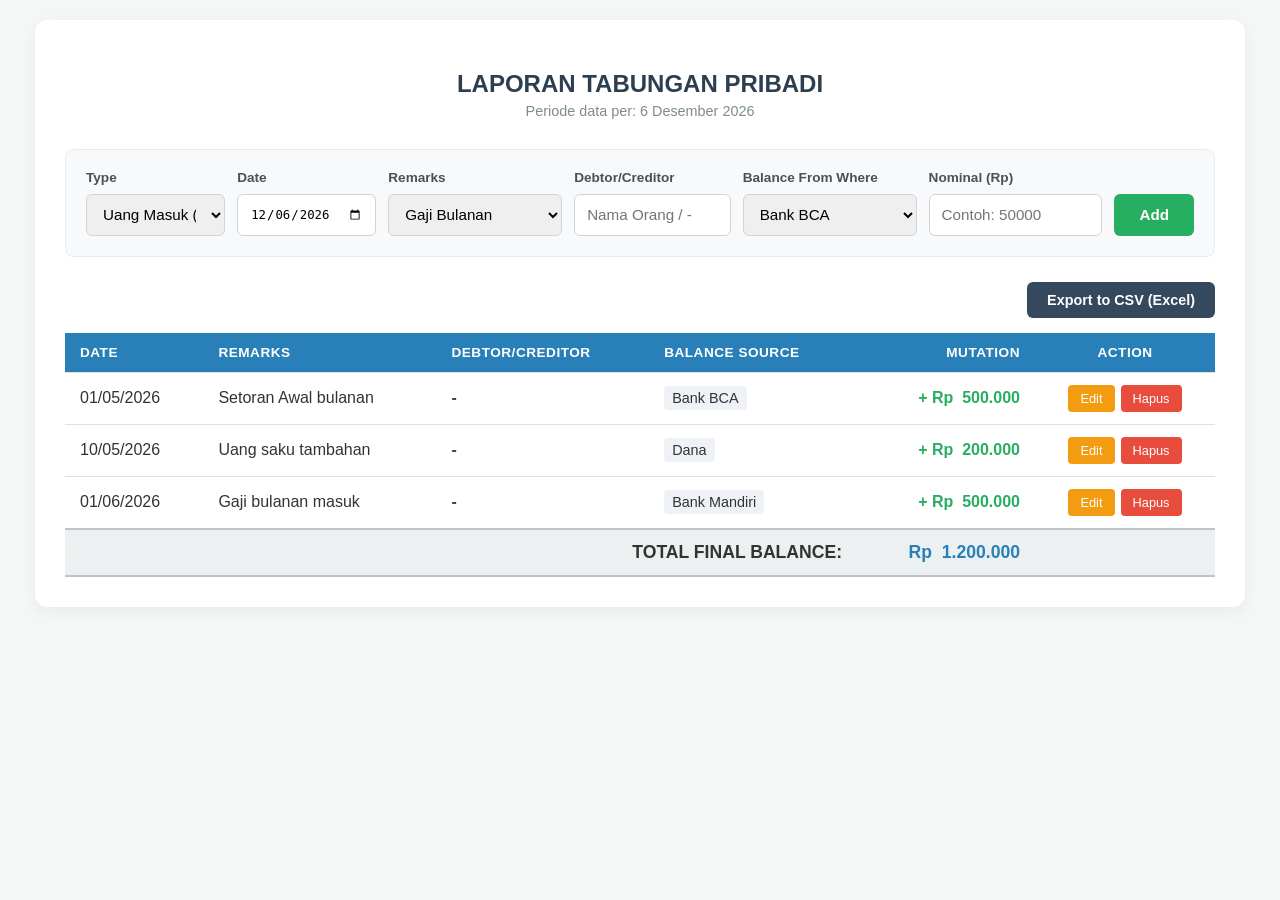
==== index.html @ dc9ce25f "index.html" ====
<!DOCTYPE html>
<html lang="id">
<head>
    <meta charset="UTF-8">
    <meta name="viewport" content="width=device-width, initial-scale=1.0">
    <title>Laporan Tabungan Pribadi</title>
    <style>
        body {
            font-family: 'Segoe UI', Tahoma, Geneva, Verdana, sans-serif;
            background-color: #f4f7f6;
            margin: 0;
            padding: 20px;
            color: #333;
        }
        .container {
            max-width: 1150px;
            margin: 0 auto;
            background: #fff;
            padding: 30px;
            border-radius: 12px;
            box-shadow: 0 4px 15px rgba(0,0,0,0.05);
        }
        h2 {
            text-align: center;
            color: #2c3e50;
            margin-bottom: 5px;
        }
        .subtitle {
            text-align: center;
            color: #7f8c8d;
            font-size: 0.9em;
            margin-bottom: 30px;
        }
        
        /* === FORM INPUT === */
        .form-transaksi {
            background: #f8f9fa;
            padding: 20px;
            border-radius: 8px;
            margin-bottom: 25px;
            border: 1px solid #e9ecef;
            display: flex;
            gap: 12px;
            align-items: flex-start;
        }
        .form-group {
            flex: 1;
            display: flex;
            flex-direction: column;
            gap: 6px;
        }
        .form-group label {
            font-size: 0.85em;
            font-weight: bold;
            color: #495057;
            height: 18px;
        }
        .form-group input, .form-group select {
            padding: 10px 12px;
            border: 1px solid #ced4da;
            border-radius: 6px;
            font-size: 0.95em;
            outline: none;
            box-sizing: border-box;
            height: 42px;
            transition: border-color 0.2s;
            width: 100%;
        }
        .form-group input:focus, .form-group select:focus {
            border-color: #2980b9;
        }
        
        /* Tombol Utama */
        .btn-container {
            display: flex;
            flex-direction: column;
            gap: 6px;
        }
        .btn-spacer {
            height: 18px;
        }
        .btn-tambah {
            background-color: #27ae60;
            color: white;
            border: none;
            padding: 0 25px;
            border-radius: 6px;
            cursor: pointer;
            font-weight: bold;
            font-size: 0.95em;
            height: 42px;
            transition: background 0.2s;
            box-sizing: border-box;
            white-space: nowrap;
        }
        .btn-tambah:hover {
            background-color: #219653;
        }
        .btn-tambah.mode-edit {
            background-color: #2980b9;
        }
        .btn-tambah.mode-edit:hover {
            background-color: #1f618d;
        }

        /* === ACTION AREA BARU === */
        .action-bar {
            display: flex;
            justify-content: flex-end;
            margin-bottom: 15px;
        }
        .btn-export {
            background-color: #34495e;
            color: white;
            border: none;
            padding: 10px 20px;
            border-radius: 6px;
            cursor: pointer;
            font-weight: bold;
            font-size: 0.9em;
            transition: background 0.2s;
        }
        .btn-export:hover {
            background-color: #2c3e50;
        }

        /* === STYLE TABEL === */
        table {
            width: 100%;
            border-collapse: collapse;
            margin-top: 5px;
        }
        th, td {
            padding: 12px 15px;
            text-align: left;
            border-bottom: 1px solid #e0e0e0;
        }
        th {
            background-color: #2980b9;
            color: white;
            text-transform: uppercase;
            font-size: 0.85em;
            letter-spacing: 0.5px;
        }
        tr:hover {
            background-color: #f9f9f9;
        }
        .setoran { color: #27ae60; font-weight: bold; }
        .hutang { color: #c0392b; font-weight: bold; }
        .text-right { text-align: right; }
        .text-center { text-align: center; }
        
        /* Style Tombol Aksi */
        .action-buttons {
            display: flex;
            gap: 6px;
            justify-content: center;
        }
        .btn-edit {
            background-color: #f39c12;
            color: white;
            border: none;
            padding: 6px 12px;
            border-radius: 4px;
            cursor: pointer;
            font-size: 0.8em;
            transition: background 0.2s;
        }
        .btn-edit:hover {
            background-color: #d35400;
        }
        .btn-hapus {
            background-color: #e74c3c;
            color: white;
            border: none;
            padding: 6px 12px;
            border-radius: 4px;
            cursor: pointer;
            font-size: 0.8em;
            transition: background 0.2s;
        }
        .btn-hapus:hover {
            background-color: #c0392b;
        }

        .total-row {
            background-color: #ecf0f1;
            font-weight: bold;
            font-size: 1.1em;
        }
        .total-row td {
            border-top: 2px solid #bdc3c7;
            border-bottom: 2px solid #bdc3c7;
        }
        .saldo-akhir { color: #2980b9; }
    </style>
</head>
<body>

<div class="container">
    <h2>LAPORAN TABUNGAN PRIBADI</h2>
    <div class="subtitle" id="tanggal-cetak"></div>

    <form class="form-transaksi" id="formTabungan">
        <div class="form-group" style="flex: 0.8;">
            <label for="jenis">Type</label>
            <select id="jenis">
                <option value="Masuk">Uang Masuk (+)</option>
                <option value="Piutang">Piutang (+)</option>
                <option value="Hutang">Hutang (-)</option>
            </select>
        </div>

        <div class="form-group" style="flex: 0.8;">
            <label for="tanggal">Date</label>
            <input type="date" id="tanggal" required>
        </div>
        
        <div class="form-group">
            <label for="keterangan">Remarks</label>
            <select id="keterangan">
                <option value="Gaji Bulanan">Gaji Bulanan</option>
                <option value="Uang Saku Tambahan">Uang Saku Tambahan</option>
                <option value="Setoran Awal bulanan">Setoran Awal bulanan</option>
                <option value="Bonus / Keuntungan">Bonus / Keuntungan</option>
                <option value="Pinjam / Bayar Hutang">Pinjam / Bayar Hutang</option>
                <option value="Memberi Pinjaman (Piutang)">Memberi Pinjaman (Piutang)</option>
                <option value="Tabungan Lain-lain">Tabungan Lain-lain</option>
            </select>
        </div>

        <div class="form-group" style="flex: 0.9;">
            <label for="sangkutan">Debtor/Creditor</label>
            <input type="text" id="sangkutan" placeholder="Nama Orang / -">
        </div>
        
        <div class="form-group">
            <label for="sumber">Balance From Where</label>
            <select id="sumber">
                <option value="Bank BCA">Bank BCA</option>
                <option value="Bank Mandiri">Bank Mandiri</option>
                <option value="Dana">Dana</option> 
                <option value="Seabank">Seabank</option>
                <option value="BluBca">BluBca</option>
                <option value="Stockbit">Stockbit</option>
                <option value="GoPay">GoPay</option>
            </select>
        </div>
        
        <div class="form-group">
            <label for="nominal">Nominal (Rp)</label>
            <input type="number" id="nominal" placeholder="Contoh: 50000" min="1" required>
        </div>
        
        <div class="btn-container">
            <div class="btn-spacer"></div>
            <button type="submit" class="btn-tambah" id="submitBtn">Add</button>
        </div>
    </form>

    <div class="action-bar">
        <button class="btn-export" onclick="exportKeCSV()">Export to CSV (Excel)</button>
    </div>

    <table>
        <thead>
            <tr>
                <th>Date</th>
                <th>Remarks</th>
                <th>Debtor/Creditor</th>
                <th>Balance Source</th>
                <th class="text-right">Mutation</th>
                <th style="width: 150px;" class="text-center">Action</th>
            </tr>
        </thead>
        <tbody id="isi-tabel">
        </tbody>
        <tfoot>
            <tr class="total-row">
                <td colspan="4" class="text-right">TOTAL FINAL BALANCE:</td>
                <td class="text-right saldo-akhir" id="saldo-akhir">Rp 0</td>
                <td></td>
            </tr>
        </tfoot>
    </table>
</div>

<script>
    const opsi = { year: 'numeric', month: 'long', day: 'numeric' };
    document.getElementById('tanggal-cetak').innerText = 'Periode data per: ' + new Date().toLocaleDateString('id-ID', opsi);

    document.getElementById('tanggal').value = new Date().toISOString().substring(0, 10);

    let dataTabungan = JSON.parse(localStorage.getItem('tabungan_sumber_data')) || [
        { jenis: "Masuk", tanggal: "2026-05-01", keterangan: "Setoran Awal bulanan", sangkutan: "-", sumber: "Bank BCA", nominal: 500000 },
        { jenis: "Masuk", tanggal: "2026-05-10", keterangan: "Uang saku tambahan", sangkutan: "-", sumber: "Dana", nominal: 200000 },
        { jenis: "Masuk", tanggal: "2026-06-01", keterangan: "Gaji bulanan masuk", sangkutan: "-", sumber: "Bank Mandiri", nominal: 500000 }
    ];

    let editId = null;

    const isiTabel = document.getElementById('isi-tabel');
    const saldoAkhirElemen = document.getElementById('saldo-akhir');
    const submitBtn = document.getElementById('submitBtn');

    function formatRupiah(angka) {
        return new Intl.NumberFormat('id-ID', {
            style: 'currency',
            currency: 'IDR',
            maximumFractionDigits: 0
        }).format(angka);
    }

    function formatTanggal(stringTanggal) {
        const d = new Date(stringTanggal);
        const tgl = String(d.getDate()).padStart(2, '0');
        const bln = String(d.getMonth() + 1).padStart(2, '0');
        const thn = d.getFullYear();
        return `${tgl}/${bln}/${thn}`;
    }

    function renderTabel() {
        isiTabel.innerHTML = '';
        let totalSaldo = 0;

        if(dataTabungan.length === 0) {
            isiTabel.innerHTML = `<tr><td colspan="6" style="text-align:center; color:#95a5a6;">No transaction data available.</td></tr>`;
            saldoAkhirElemen.innerText = "Rp 0";
            return;
        }

        dataTabungan.forEach((item, index) => {
            const row = document.createElement('tr');
            let tanda = "+ ";
            let kelasWarna = "setoran";

            if (item.jenis === "Hutang") {
                tanda = "- ";
                kelasWarna = "hutang";
                totalSaldo -= item.nominal;
            } else {
                totalSaldo += item.nominal;
            }

            const namaSangkutan = item.sangkutan && item.sangkutan.trim() !== "" ? item.sangkutan : "-";

            row.innerHTML = `
                <td>${formatTanggal(item.tanggal)}</td>
                <td>${item.keterangan}</td>
                <td><strong style="color: #34495e;">${namaSangkutan}</strong></td>
                <td><span style="background:#eef2f7; padding:4px 8px; border-radius:4px; font-size:0.9em;">${item.sumber}</span></td>
                <td class="text-right ${kelasWarna}">${tanda}${formatRupiah(item.nominal).replace('Rp', 'Rp ')}</td>
                <td class="text-center">
                    <div class="action-buttons">
                        <button class="btn-edit" onclick="mulaiEdit(${index})">Edit</button>
                        <button class="btn-hapus" onclick="hapusData(${index})">Hapus</button>
                    </div>
                </td>
            `;
            isiTabel.appendChild(row);
        });

        if (totalSaldo < 0) {
            saldoAkhirElemen.innerText = "- Rp " + formatRupiah(Math.abs(totalSaldo)).replace('Rp', '');
            saldoAkhirElemen.style.color = "#c0392b";
        } else {
            saldoAkhirElemen.innerText = "Rp " + formatRupiah(totalSaldo).replace('Rp', '');
            saldoAkhirElemen.style.color = "#2980b9";
        }

        localStorage.setItem('tabungan_sumber_data', JSON.stringify(dataTabungan));
    }

    // === JAVASCRIPT FITUR EXPORT CSV ===
    window.exportKeCSV = function() {
        if(dataTabungan.length === 0) {
            alert("Tidak ada data transaksi yang bisa di-export.");
            return;
        }

        // Struktur Header Kolom di Excel
        let barisCsv = ["Type,Date,Remarks,Debtor/Creditor,Balance Source,Nominal"];

        // Memasukkan setiap baris data ke format CSV
        dataTabungan.forEach(item => {
            let jenis = item.jenis || "Masuk";
            let tanggal = formatTanggal(item.tanggal);
            let keterangan = `"${item.keterangan.replace(/"/g, '""')}"`; // Escaping tanda kutip jika ada
            let sangkutan = `"${(item.sangkutan || "-").replace(/"/g, '""')}"`;
            let sumber = `"${item.sumber.replace(/"/g, '""')}"`;
            let nominal = jenis === "Hutang" ? -item.nominal : item.nominal;

            barisCsv.push(`${jenis},${tanggal},${keterangan},${sangkutan},${sumber},${nominal}`);
        });

        // Satukan baris dengan baris baru (\n) dan gunakan BOM utf-8 agar Excel tidak error membaca karakter
        let kontenCsv = "\uFEFF" + barisCsv.join("\n");
        
        // Proses Download File dari Browser
        let blob = new Blob([kontenCsv], { type: 'text/csv;charset=utf-8;' });
        let url = URL.createObjectURL(blob);
        let linkDownload = document.createElement("a");
        linkDownload.setAttribute("href", url);
        linkDownload.setAttribute("download", `Laporan_Tabungan_Pribadi_${new Date().toISOString().slice(0,10)}.csv`);
        document.body.appendChild(linkDownload);
        linkDownload.click();
        document.body.removeChild(linkDownload);
    }

    window.mulaiEdit = function(index) {
        const item = dataTabungan[index];
        
        document.getElementById('jenis').value = item.jenis || "Masuk";
        document.getElementById('tanggal').value = item.tanggal;
        document.getElementById('keterangan').value = item.keterangan;
        document.getElementById('sangkutan').value = item.sangkutan || "-";
        document.getElementById('sumber').value = item.sumber;
        document.getElementById('nominal').value = item.nominal;

        editId = index;
        submitBtn.innerText = "Update Transaction";
        submitBtn.classList.add('mode-edit');
        document.getElementById('tanggal').focus();
    }

    document.getElementById('formTabungan').addEventListener('submit', function(e) {
        e.preventDefault();

        const jenis = document.getElementById('jenis').value;
        const tanggal = document.getElementById('tanggal').value;
        const keterangan = document.getElementById('keterangan').value;
        const sangkutan = document.getElementById('sangkutan').value || "-";
        const sumber = document.getElementById('sumber').value;
        const nominal = Math.abs(parseInt(document.getElementById('nominal').value));

        if (editId !== null) {
            dataTabungan[editId] = { jenis, tanggal, keterangan, sangkutan, sumber, nominal };
            editId = null;
            submitBtn.innerText = "Add";
            submitBtn.classList.remove('mode-edit');
        } else {
            dataTabungan.push({ jenis, tanggal, keterangan, sangkutan, sumber, nominal });
        }

        dataTabungan.sort((a, b) => new Date(a.tanggal) - new Date(b.tanggal));

        renderTabel();
        
        document.getElementById('nominal').value = '';
        document.getElementById('sangkutan').value = '';
        document.getElementById('jenis').value = "Masuk";
        document.getElementById('tanggal').value = new Date().toISOString().substring(0, 10);
    });

    window.hapusData = function(index) {
        if(confirm("Apakah Anda yakin ingin menghapus transaksi ini?")) {
            if(editId === index) {
                editId = null;
                submitBtn.innerText = "Add";
                submitBtn.classList.remove('mode-edit');
                document.getElementById('nominal').value = '';
                document.getElementById('sangkutan').value = '';
            }
            dataTabungan.splice(index, 1);
            renderTabel();
        }
    }

    renderTabel();
</script>

</body>
</html>
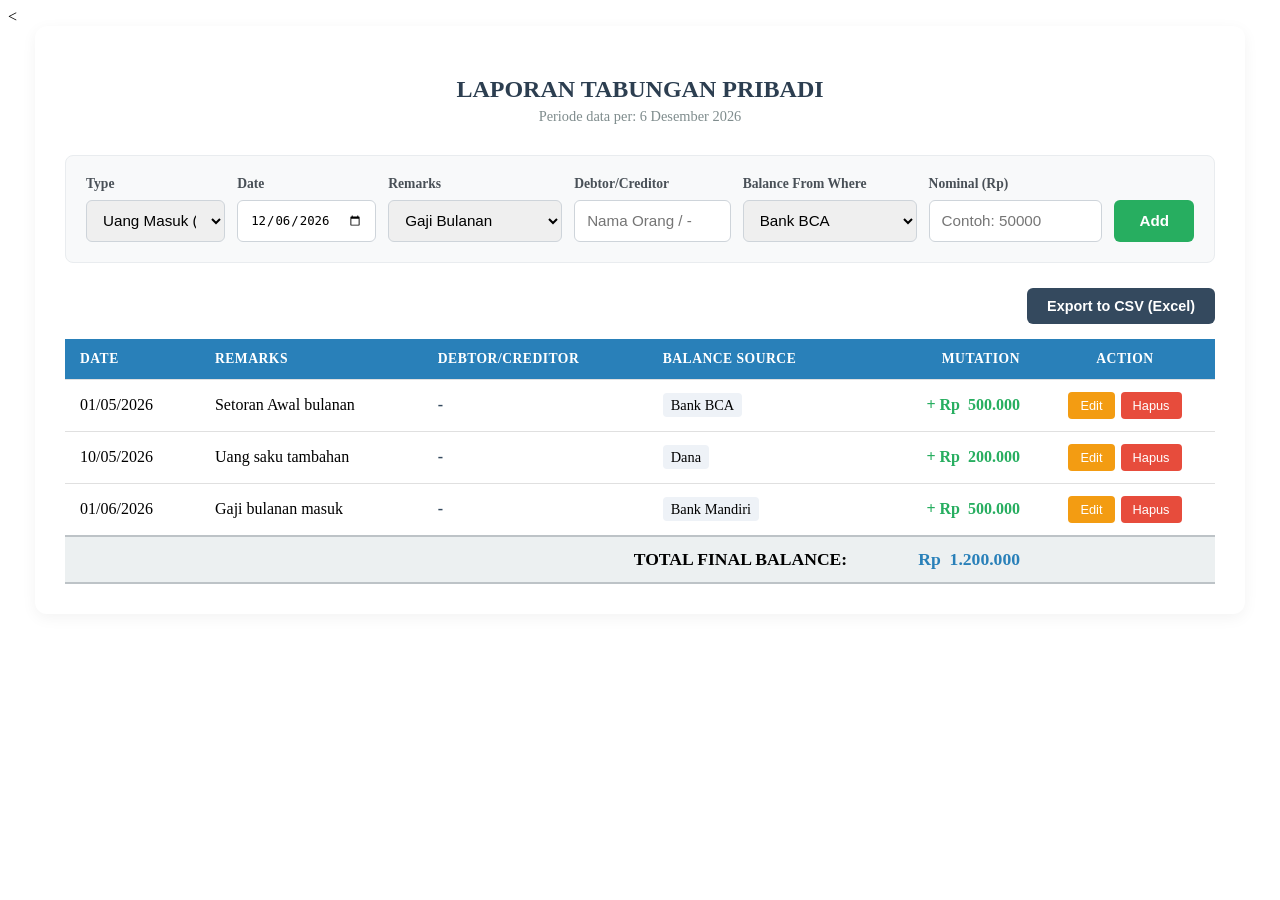
==== commit 7b59b3f8: "Update index.html" ====
--- a/index.html
+++ b/index.html
@@ -4,196 +4,7 @@
     <meta charset="UTF-8">
     <meta name="viewport" content="width=device-width, initial-scale=1.0">
     <title>Laporan Tabungan Pribadi</title>
-    <style>
-        body {
-            font-family: 'Segoe UI', Tahoma, Geneva, Verdana, sans-serif;
-            background-color: #f4f7f6;
-            margin: 0;
-            padding: 20px;
-            color: #333;
-        }
-        .container {
-            max-width: 1150px;
-            margin: 0 auto;
-            background: #fff;
-            padding: 30px;
-            border-radius: 12px;
-            box-shadow: 0 4px 15px rgba(0,0,0,0.05);
-        }
-        h2 {
-            text-align: center;
-            color: #2c3e50;
-            margin-bottom: 5px;
-        }
-        .subtitle {
-            text-align: center;
-            color: #7f8c8d;
-            font-size: 0.9em;
-            margin-bottom: 30px;
-        }
-        
-        /* === FORM INPUT === */
-        .form-transaksi {
-            background: #f8f9fa;
-            padding: 20px;
-            border-radius: 8px;
-            margin-bottom: 25px;
-            border: 1px solid #e9ecef;
-            display: flex;
-            gap: 12px;
-            align-items: flex-start;
-        }
-        .form-group {
-            flex: 1;
-            display: flex;
-            flex-direction: column;
-            gap: 6px;
-        }
-        .form-group label {
-            font-size: 0.85em;
-            font-weight: bold;
-            color: #495057;
-            height: 18px;
-        }
-        .form-group input, .form-group select {
-            padding: 10px 12px;
-            border: 1px solid #ced4da;
-            border-radius: 6px;
-            font-size: 0.95em;
-            outline: none;
-            box-sizing: border-box;
-            height: 42px;
-            transition: border-color 0.2s;
-            width: 100%;
-        }
-        .form-group input:focus, .form-group select:focus {
-            border-color: #2980b9;
-        }
-        
-        /* Tombol Utama */
-        .btn-container {
-            display: flex;
-            flex-direction: column;
-            gap: 6px;
-        }
-        .btn-spacer {
-            height: 18px;
-        }
-        .btn-tambah {
-            background-color: #27ae60;
-            color: white;
-            border: none;
-            padding: 0 25px;
-            border-radius: 6px;
-            cursor: pointer;
-            font-weight: bold;
-            font-size: 0.95em;
-            height: 42px;
-            transition: background 0.2s;
-            box-sizing: border-box;
-            white-space: nowrap;
-        }
-        .btn-tambah:hover {
-            background-color: #219653;
-        }
-        .btn-tambah.mode-edit {
-            background-color: #2980b9;
-        }
-        .btn-tambah.mode-edit:hover {
-            background-color: #1f618d;
-        }
-
-        /* === ACTION AREA BARU === */
-        .action-bar {
-            display: flex;
-            justify-content: flex-end;
-            margin-bottom: 15px;
-        }
-        .btn-export {
-            background-color: #34495e;
-            color: white;
-            border: none;
-            padding: 10px 20px;
-            border-radius: 6px;
-            cursor: pointer;
-            font-weight: bold;
-            font-size: 0.9em;
-            transition: background 0.2s;
-        }
-        .btn-export:hover {
-            background-color: #2c3e50;
-        }
-
-        /* === STYLE TABEL === */
-        table {
-            width: 100%;
-            border-collapse: collapse;
-            margin-top: 5px;
-        }
-        th, td {
-            padding: 12px 15px;
-            text-align: left;
-            border-bottom: 1px solid #e0e0e0;
-        }
-        th {
-            background-color: #2980b9;
-            color: white;
-            text-transform: uppercase;
-            font-size: 0.85em;
-            letter-spacing: 0.5px;
-        }
-        tr:hover {
-            background-color: #f9f9f9;
-        }
-        .setoran { color: #27ae60; font-weight: bold; }
-        .hutang { color: #c0392b; font-weight: bold; }
-        .text-right { text-align: right; }
-        .text-center { text-align: center; }
-        
-        /* Style Tombol Aksi */
-        .action-buttons {
-            display: flex;
-            gap: 6px;
-            justify-content: center;
-        }
-        .btn-edit {
-            background-color: #f39c12;
-            color: white;
-            border: none;
-            padding: 6px 12px;
-            border-radius: 4px;
-            cursor: pointer;
-            font-size: 0.8em;
-            transition: background 0.2s;
-        }
-        .btn-edit:hover {
-            background-color: #d35400;
-        }
-        .btn-hapus {
-            background-color: #e74c3c;
-            color: white;
-            border: none;
-            padding: 6px 12px;
-            border-radius: 4px;
-            cursor: pointer;
-            font-size: 0.8em;
-            transition: background 0.2s;
-        }
-        .btn-hapus:hover {
-            background-color: #c0392b;
-        }
-
-        .total-row {
-            background-color: #ecf0f1;
-            font-weight: bold;
-            font-size: 1.1em;
-        }
-        .total-row td {
-            border-top: 2px solid #bdc3c7;
-            border-bottom: 2px solid #bdc3c7;
-        }
-        .saldo-akhir { color: #2980b9; }
-    </style>
+    <<link rel="stylesheet" href="style.css">
 </head>
 <body>
 
--- a/style.css
+++ b/style.css
@@ -0,0 +1,190 @@
+<style>
+        body {
+            font-family: 'Segoe UI', Tahoma, Geneva, Verdana, sans-serif;
+            background-color: #f4f7f6;
+            margin: 0;
+            padding: 20px;
+            color: #333;
+        }
+        .container {
+            max-width: 1150px;
+            margin: 0 auto;
+            background: #fff;
+            padding: 30px;
+            border-radius: 12px;
+            box-shadow: 0 4px 15px rgba(0,0,0,0.05);
+        }
+        h2 {
+            text-align: center;
+            color: #2c3e50;
+            margin-bottom: 5px;
+        }
+        .subtitle {
+            text-align: center;
+            color: #7f8c8d;
+            font-size: 0.9em;
+            margin-bottom: 30px;
+        }
+        
+        /* === FORM INPUT === */
+        .form-transaksi {
+            background: #f8f9fa;
+            padding: 20px;
+            border-radius: 8px;
+            margin-bottom: 25px;
+            border: 1px solid #e9ecef;
+            display: flex;
+            gap: 12px;
+            align-items: flex-start;
+        }
+        .form-group {
+            flex: 1;
+            display: flex;
+            flex-direction: column;
+            gap: 6px;
+        }
+        .form-group label {
+            font-size: 0.85em;
+            font-weight: bold;
+            color: #495057;
+            height: 18px;
+        }
+        .form-group input, .form-group select {
+            padding: 10px 12px;
+            border: 1px solid #ced4da;
+            border-radius: 6px;
+            font-size: 0.95em;
+            outline: none;
+            box-sizing: border-box;
+            height: 42px;
+            transition: border-color 0.2s;
+            width: 100%;
+        }
+        .form-group input:focus, .form-group select:focus {
+            border-color: #2980b9;
+        }
+        
+        /* Tombol Utama */
+        .btn-container {
+            display: flex;
+            flex-direction: column;
+            gap: 6px;
+        }
+        .btn-spacer {
+            height: 18px;
+        }
+        .btn-tambah {
+            background-color: #27ae60;
+            color: white;
+            border: none;
+            padding: 0 25px;
+            border-radius: 6px;
+            cursor: pointer;
+            font-weight: bold;
+            font-size: 0.95em;
+            height: 42px;
+            transition: background 0.2s;
+            box-sizing: border-box;
+            white-space: nowrap;
+        }
+        .btn-tambah:hover {
+            background-color: #219653;
+        }
+        .btn-tambah.mode-edit {
+            background-color: #2980b9;
+        }
+        .btn-tambah.mode-edit:hover {
+            background-color: #1f618d;
+        }
+
+        /* === ACTION AREA BARU === */
+        .action-bar {
+            display: flex;
+            justify-content: flex-end;
+            margin-bottom: 15px;
+        }
+        .btn-export {
+            background-color: #34495e;
+            color: white;
+            border: none;
+            padding: 10px 20px;
+            border-radius: 6px;
+            cursor: pointer;
+            font-weight: bold;
+            font-size: 0.9em;
+            transition: background 0.2s;
+        }
+        .btn-export:hover {
+            background-color: #2c3e50;
+        }
+
+        /* === STYLE TABEL === */
+        table {
+            width: 100%;
+            border-collapse: collapse;
+            margin-top: 5px;
+        }
+        th, td {
+            padding: 12px 15px;
+            text-align: left;
+            border-bottom: 1px solid #e0e0e0;
+        }
+        th {
+            background-color: #2980b9;
+            color: white;
+            text-transform: uppercase;
+            font-size: 0.85em;
+            letter-spacing: 0.5px;
+        }
+        tr:hover {
+            background-color: #f9f9f9;
+        }
+        .setoran { color: #27ae60; font-weight: bold; }
+        .hutang { color: #c0392b; font-weight: bold; }
+        .text-right { text-align: right; }
+        .text-center { text-align: center; }
+        
+        /* Style Tombol Aksi */
+        .action-buttons {
+            display: flex;
+            gap: 6px;
+            justify-content: center;
+        }
+        .btn-edit {
+            background-color: #f39c12;
+            color: white;
+            border: none;
+            padding: 6px 12px;
+            border-radius: 4px;
+            cursor: pointer;
+            font-size: 0.8em;
+            transition: background 0.2s;
+        }
+        .btn-edit:hover {
+            background-color: #d35400;
+        }
+        .btn-hapus {
+            background-color: #e74c3c;
+            color: white;
+            border: none;
+            padding: 6px 12px;
+            border-radius: 4px;
+            cursor: pointer;
+            font-size: 0.8em;
+            transition: background 0.2s;
+        }
+        .btn-hapus:hover {
+            background-color: #c0392b;
+        }
+
+        .total-row {
+            background-color: #ecf0f1;
+            font-weight: bold;
+            font-size: 1.1em;
+        }
+        .total-row td {
+            border-top: 2px solid #bdc3c7;
+            border-bottom: 2px solid #bdc3c7;
+        }
+        .saldo-akhir { color: #2980b9; }
+    </style>
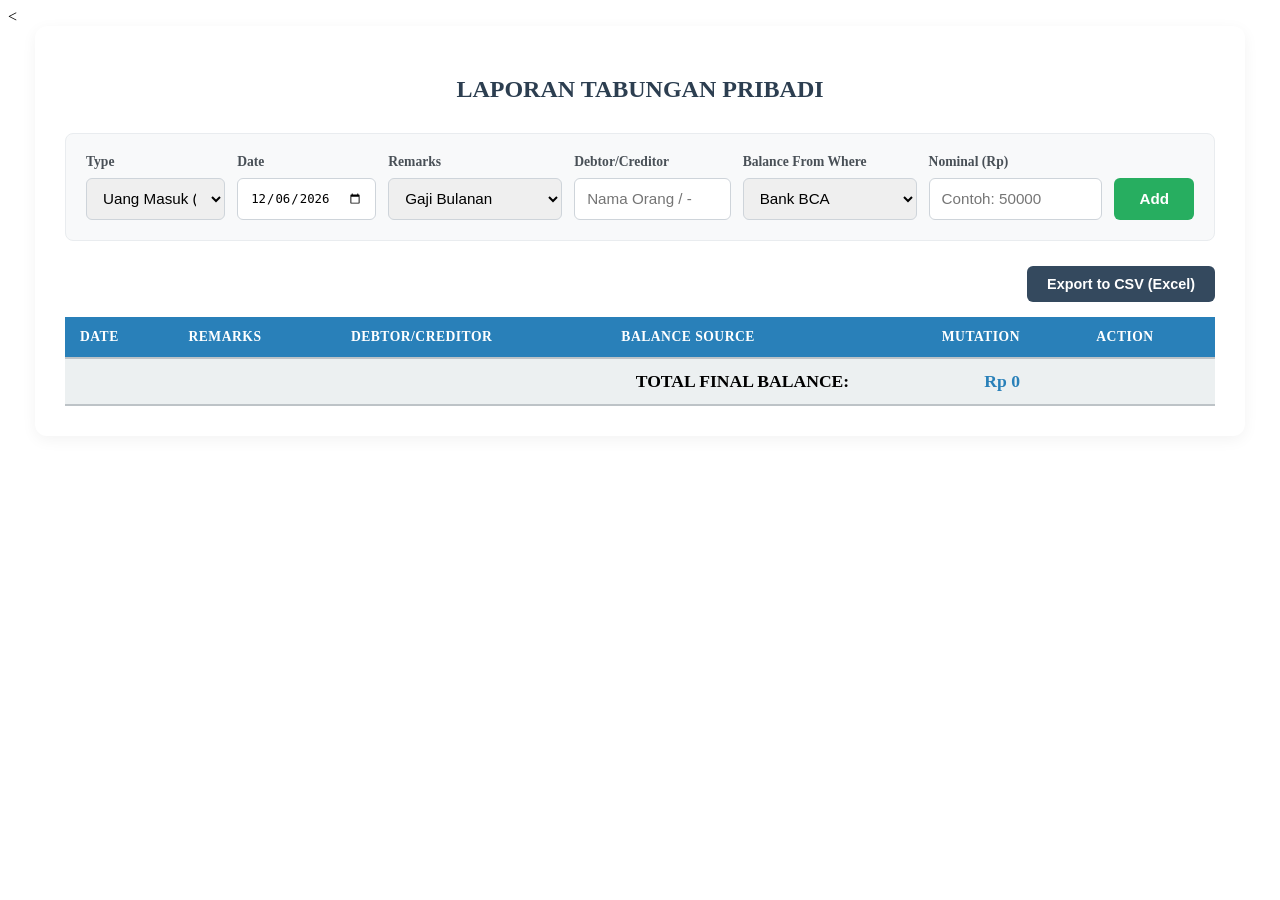
==== commit 3ef6d71a: "Update index.html" ====
--- a/index.html
+++ b/index.html
@@ -95,7 +95,38 @@
         </tfoot>
     </table>
 </div>
-
+<script>
+    const GSS_URL = "https://script.google.com/macros/s/AKfycbz7-gOzGO-FGrAmN7gBU-mqBY6WQZ4vFYx_GxcZ77w9YJaCuyERb9VghYDpDQuk92M4/exec";
+    const form = document.getElementById('formTabungan');
+
+    // Fungsi saat tombol Add ditekan
+    form.addEventListener('submit', function(e) {
+        e.preventDefault();
+
+        const dataBaru = {
+            jenis: document.getElementById('jenis').value,
+            tanggal: document.getElementById('tanggal').value,
+            keterangan: document.getElementById('keterangan').value,
+            sangkutan: document.getElementById('sangkutan').value,
+            sumber: document.getElementById('sumber').value,
+            nominal: document.getElementById('nominal').value
+        };
+
+        // Kirim ke Google Sheets
+        fetch(GSS_URL, {
+            method: "POST",
+            mode: "no-cors",
+            headers: { "Content-Type": "application/json" },
+            body: JSON.stringify(dataBaru)
+        }).then(() => {
+            alert("Data berhasil dikirim ke Google Sheets!");
+            location.reload(); 
+        }).catch(err => alert("Gagal kirim: " + err));
+    });
+
+    // Set tanggal hari ini
+    document.getElementById('tanggal').value = new Date().toISOString().substring(0, 10);
+</script>
 <script>
     const opsi = { year: 'numeric', month: 'long', day: 'numeric' };
     document.getElementById('tanggal-cetak').innerText = 'Periode data per: ' + new Date().toLocaleDateString('id-ID', opsi);
@@ -129,7 +160,19 @@
         const thn = d.getFullYear();
         return `${tgl}/${bln}/${thn}`;
     }
-
+function hapusData(baris) {
+  if (confirm("Yakin ingin menghapus data ini?")) {
+    fetch(CLOUD_API_URL, {
+      method: "POST",
+      mode: "no-cors",
+      body: JSON.stringify({ action: "delete", baris: baris })
+    })
+    .then(() => {
+      alert("Data berhasil dihapus!");
+      location.reload(); // Refresh halaman untuk update tabel
+    });
+  }
+}
     function renderTabel() {
         isiTabel.innerHTML = '';
         let totalSaldo = 0;
@@ -263,16 +306,21 @@
         document.getElementById('tanggal').value = new Date().toISOString().substring(0, 10);
     });
 
-    window.hapusData = function(index) {
-        if(confirm("Apakah Anda yakin ingin menghapus transaksi ini?")) {
-            if(editId === index) {
-                editId = null;
-                submitBtn.innerText = "Add";
-                submitBtn.classList.remove('mode-edit');
-                document.getElementById('nominal').value = '';
-                document.getElementById('sangkutan').value = '';
-            }
-            dataTabungan.splice(index, 1);
+window.hapusData = function(baris) {
+    if (confirm("Apakah Anda yakin ingin menghapus transaksi ini dari Sheets?")) {
+        fetch(CLOUD_API_URL, {
+            method: "POST",
+            mode: "no-cors",
+            headers: { "Content-Type": "application/json" },
+            body: JSON.stringify({ action: "delete", baris: baris })
+        })
+        .then(() => {
+            alert("Data berhasil dihapus!");
+            location.reload(); // Refresh halaman untuk mengambil data terbaru
+        })
+        .catch(err => console.error("Error menghapus:", err));
+    }
+}
             renderTabel();
         }
     }
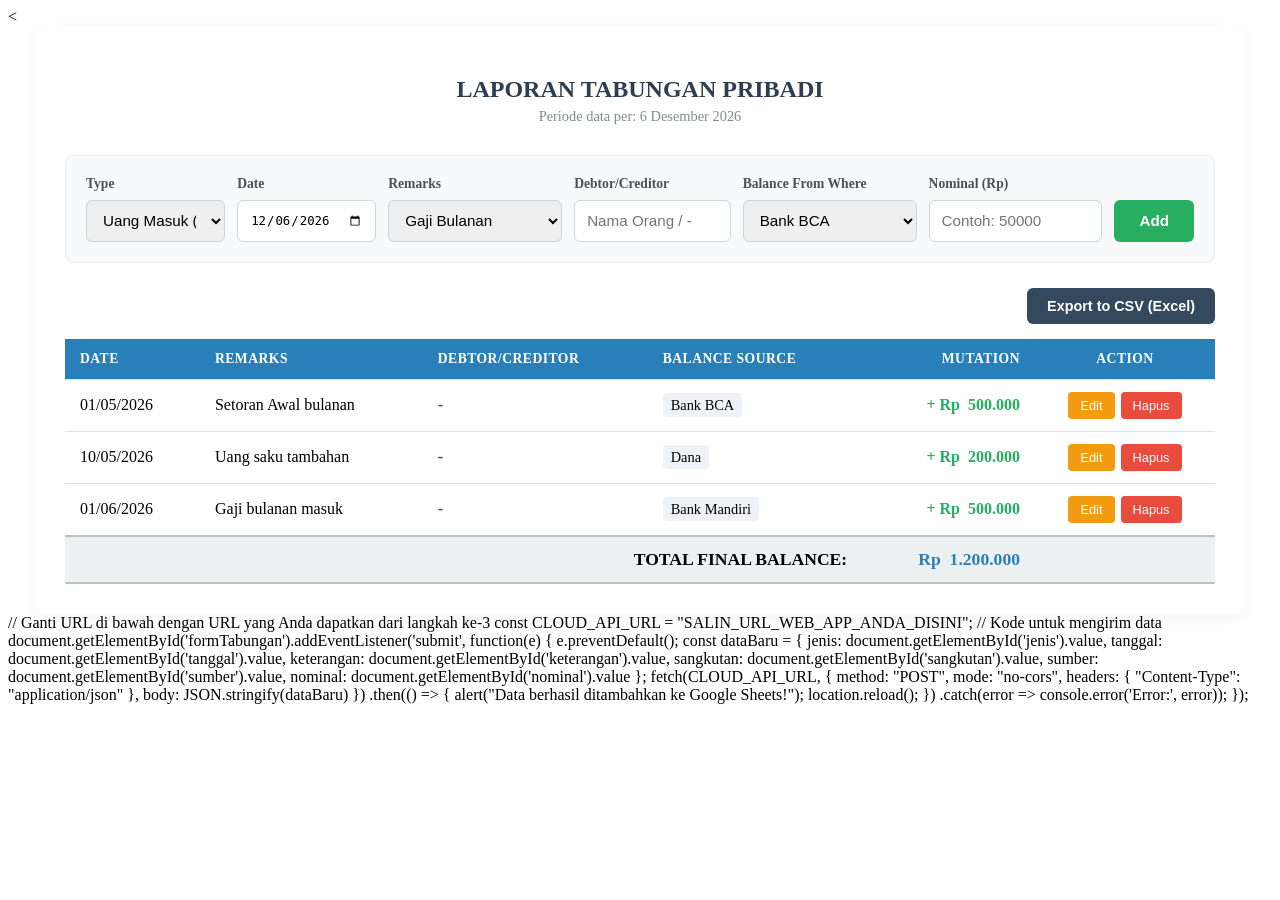
==== commit 92b46135: "index.html" ====
--- a/index.html
+++ b/index.html
@@ -95,38 +95,34 @@
         </tfoot>
     </table>
 </div>
-<script>
-    const GSS_URL = "https://script.google.com/macros/s/AKfycbz7-gOzGO-FGrAmN7gBU-mqBY6WQZ4vFYx_GxcZ77w9YJaCuyERb9VghYDpDQuk92M4/exec";
-    const form = document.getElementById('formTabungan');
-
-    // Fungsi saat tombol Add ditekan
-    form.addEventListener('submit', function(e) {
-        e.preventDefault();
-
-        const dataBaru = {
-            jenis: document.getElementById('jenis').value,
-            tanggal: document.getElementById('tanggal').value,
-            keterangan: document.getElementById('keterangan').value,
-            sangkutan: document.getElementById('sangkutan').value,
-            sumber: document.getElementById('sumber').value,
-            nominal: document.getElementById('nominal').value
-        };
-
-        // Kirim ke Google Sheets
-        fetch(GSS_URL, {
-            method: "POST",
-            mode: "no-cors",
-            headers: { "Content-Type": "application/json" },
-            body: JSON.stringify(dataBaru)
-        }).then(() => {
-            alert("Data berhasil dikirim ke Google Sheets!");
-            location.reload(); 
-        }).catch(err => alert("Gagal kirim: " + err));
-    });
-
-    // Set tanggal hari ini
-    document.getElementById('tanggal').value = new Date().toISOString().substring(0, 10);
-</script>
+// Ganti URL di bawah dengan URL yang Anda dapatkan dari langkah ke-3
+const CLOUD_API_URL = "SALIN_URL_WEB_APP_ANDA_DISINI";
+
+// Kode untuk mengirim data
+document.getElementById('formTabungan').addEventListener('submit', function(e) {
+  e.preventDefault();
+  
+  const dataBaru = {
+    jenis: document.getElementById('jenis').value,
+    tanggal: document.getElementById('tanggal').value,
+    keterangan: document.getElementById('keterangan').value,
+    sangkutan: document.getElementById('sangkutan').value,
+    sumber: document.getElementById('sumber').value,
+    nominal: document.getElementById('nominal').value
+  };
+
+  fetch(CLOUD_API_URL, {
+    method: "POST",
+    mode: "no-cors",
+    headers: { "Content-Type": "application/json" },
+    body: JSON.stringify(dataBaru)
+  })
+  .then(() => {
+    alert("Data berhasil ditambahkan ke Google Sheets!");
+    location.reload(); 
+  })
+  .catch(error => console.error('Error:', error));
+});
 <script>
     const opsi = { year: 'numeric', month: 'long', day: 'numeric' };
     document.getElementById('tanggal-cetak').innerText = 'Periode data per: ' + new Date().toLocaleDateString('id-ID', opsi);
@@ -160,19 +156,7 @@
         const thn = d.getFullYear();
         return `${tgl}/${bln}/${thn}`;
     }
-function hapusData(baris) {
-  if (confirm("Yakin ingin menghapus data ini?")) {
-    fetch(CLOUD_API_URL, {
-      method: "POST",
-      mode: "no-cors",
-      body: JSON.stringify({ action: "delete", baris: baris })
-    })
-    .then(() => {
-      alert("Data berhasil dihapus!");
-      location.reload(); // Refresh halaman untuk update tabel
-    });
-  }
-}
+
     function renderTabel() {
         isiTabel.innerHTML = '';
         let totalSaldo = 0;
@@ -306,21 +290,16 @@
         document.getElementById('tanggal').value = new Date().toISOString().substring(0, 10);
     });
 
-window.hapusData = function(baris) {
-    if (confirm("Apakah Anda yakin ingin menghapus transaksi ini dari Sheets?")) {
-        fetch(CLOUD_API_URL, {
-            method: "POST",
-            mode: "no-cors",
-            headers: { "Content-Type": "application/json" },
-            body: JSON.stringify({ action: "delete", baris: baris })
-        })
-        .then(() => {
-            alert("Data berhasil dihapus!");
-            location.reload(); // Refresh halaman untuk mengambil data terbaru
-        })
-        .catch(err => console.error("Error menghapus:", err));
-    }
-}
+    window.hapusData = function(index) {
+        if(confirm("Apakah Anda yakin ingin menghapus transaksi ini?")) {
+            if(editId === index) {
+                editId = null;
+                submitBtn.innerText = "Add";
+                submitBtn.classList.remove('mode-edit');
+                document.getElementById('nominal').value = '';
+                document.getElementById('sangkutan').value = '';
+            }
+            dataTabungan.splice(index, 1);
             renderTabel();
         }
     }
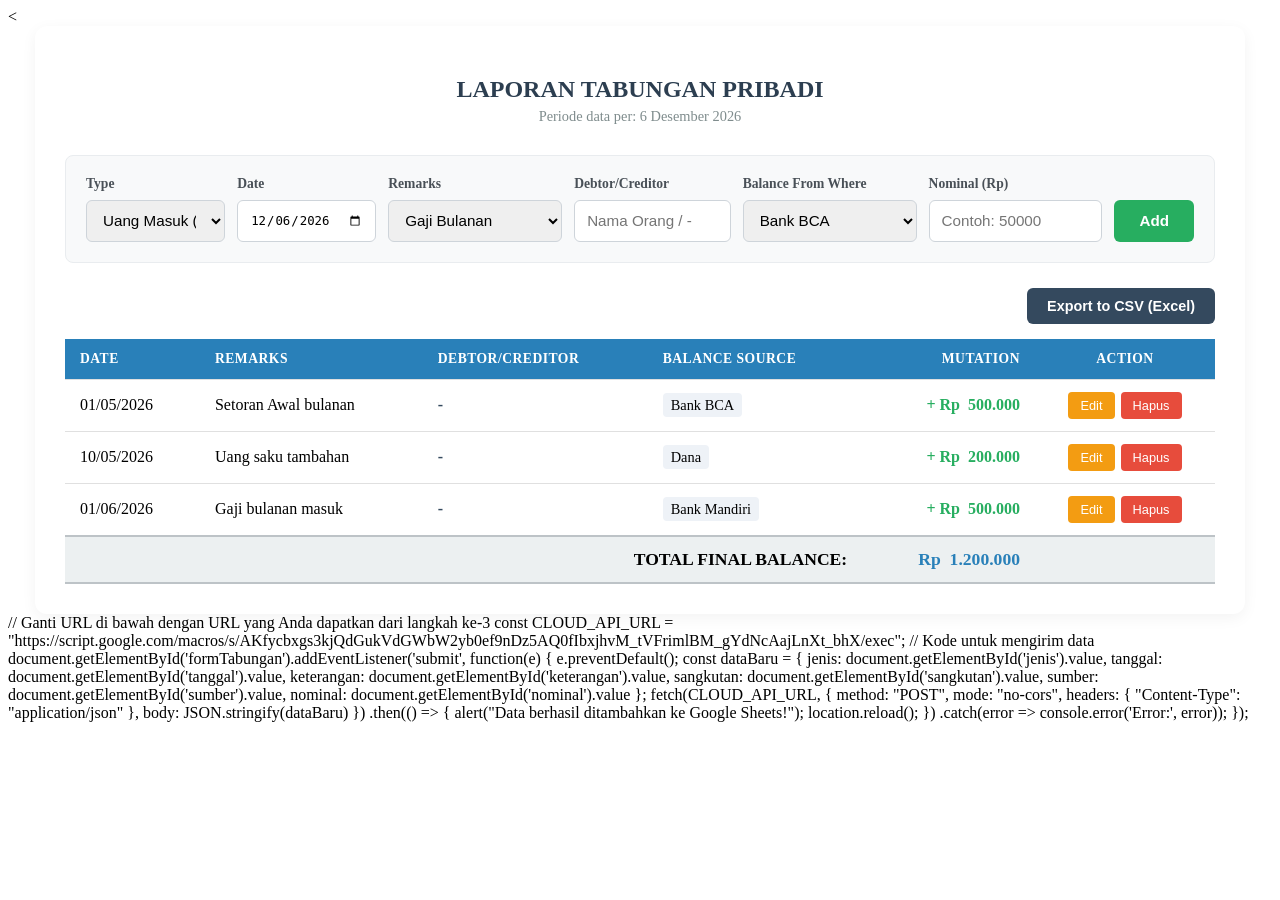
==== commit c53a3e60: "Update index.html" ====
--- a/index.html
+++ b/index.html
@@ -96,7 +96,7 @@
     </table>
 </div>
 // Ganti URL di bawah dengan URL yang Anda dapatkan dari langkah ke-3
-const CLOUD_API_URL = "SALIN_URL_WEB_APP_ANDA_DISINI";
+const CLOUD_API_URL = "https://script.google.com/macros/s/AKfycbxgs3kjQdGukVdGWbW2yb0ef9nDz5AQ0fIbxjhvM_tVFrimlBM_gYdNcAajLnXt_bhX/exec";
 
 // Kode untuk mengirim data
 document.getElementById('formTabungan').addEventListener('submit', function(e) {
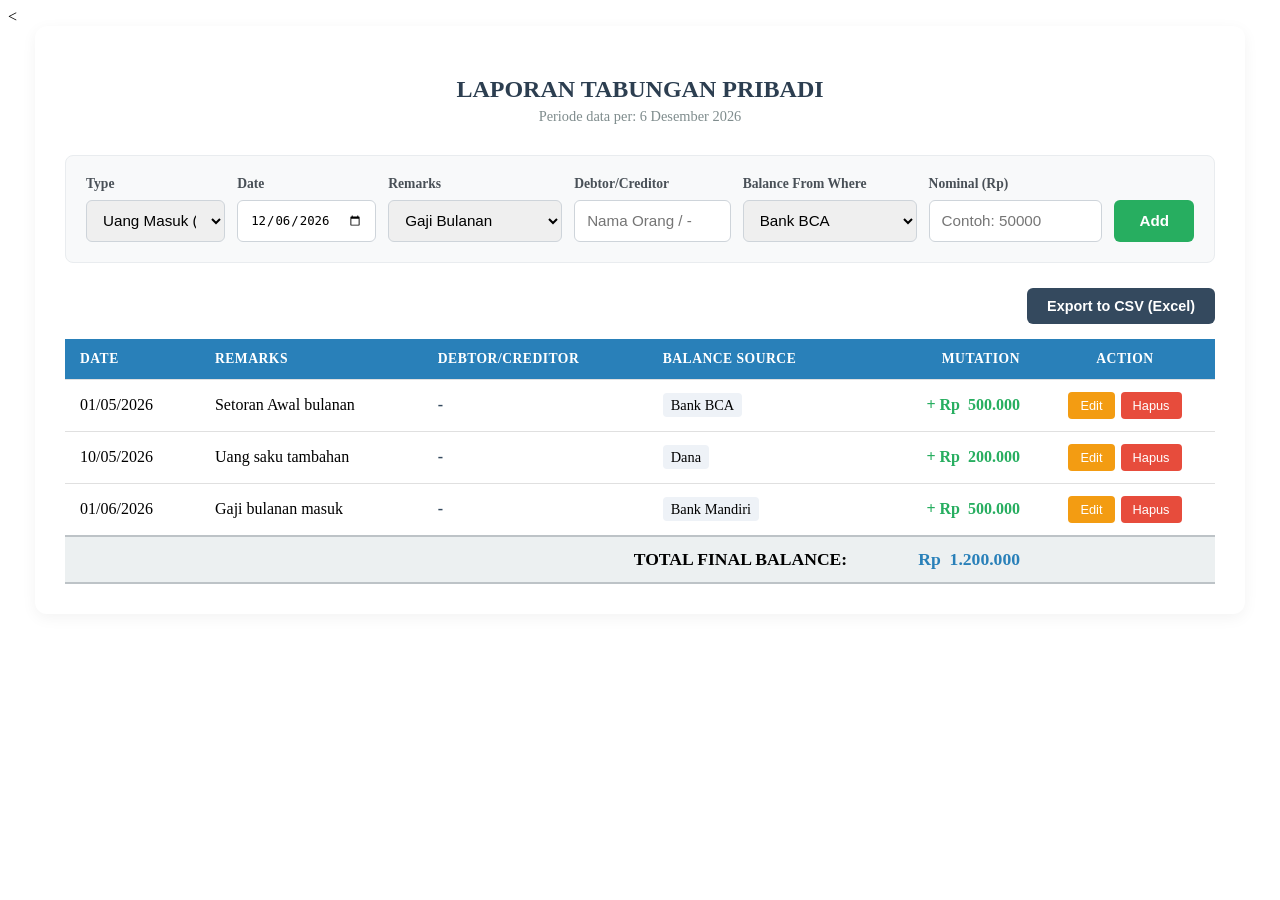
==== commit e205b214: "Update index.html" ====
--- a/index.html
+++ b/index.html
@@ -95,34 +95,6 @@
         </tfoot>
     </table>
 </div>
-// Ganti URL di bawah dengan URL yang Anda dapatkan dari langkah ke-3
-const CLOUD_API_URL = "https://script.google.com/macros/s/AKfycbxgs3kjQdGukVdGWbW2yb0ef9nDz5AQ0fIbxjhvM_tVFrimlBM_gYdNcAajLnXt_bhX/exec";
-
-// Kode untuk mengirim data
-document.getElementById('formTabungan').addEventListener('submit', function(e) {
-  e.preventDefault();
-  
-  const dataBaru = {
-    jenis: document.getElementById('jenis').value,
-    tanggal: document.getElementById('tanggal').value,
-    keterangan: document.getElementById('keterangan').value,
-    sangkutan: document.getElementById('sangkutan').value,
-    sumber: document.getElementById('sumber').value,
-    nominal: document.getElementById('nominal').value
-  };
-
-  fetch(CLOUD_API_URL, {
-    method: "POST",
-    mode: "no-cors",
-    headers: { "Content-Type": "application/json" },
-    body: JSON.stringify(dataBaru)
-  })
-  .then(() => {
-    alert("Data berhasil ditambahkan ke Google Sheets!");
-    location.reload(); 
-  })
-  .catch(error => console.error('Error:', error));
-});
 <script>
     const opsi = { year: 'numeric', month: 'long', day: 'numeric' };
     document.getElementById('tanggal-cetak').innerText = 'Periode data per: ' + new Date().toLocaleDateString('id-ID', opsi);
